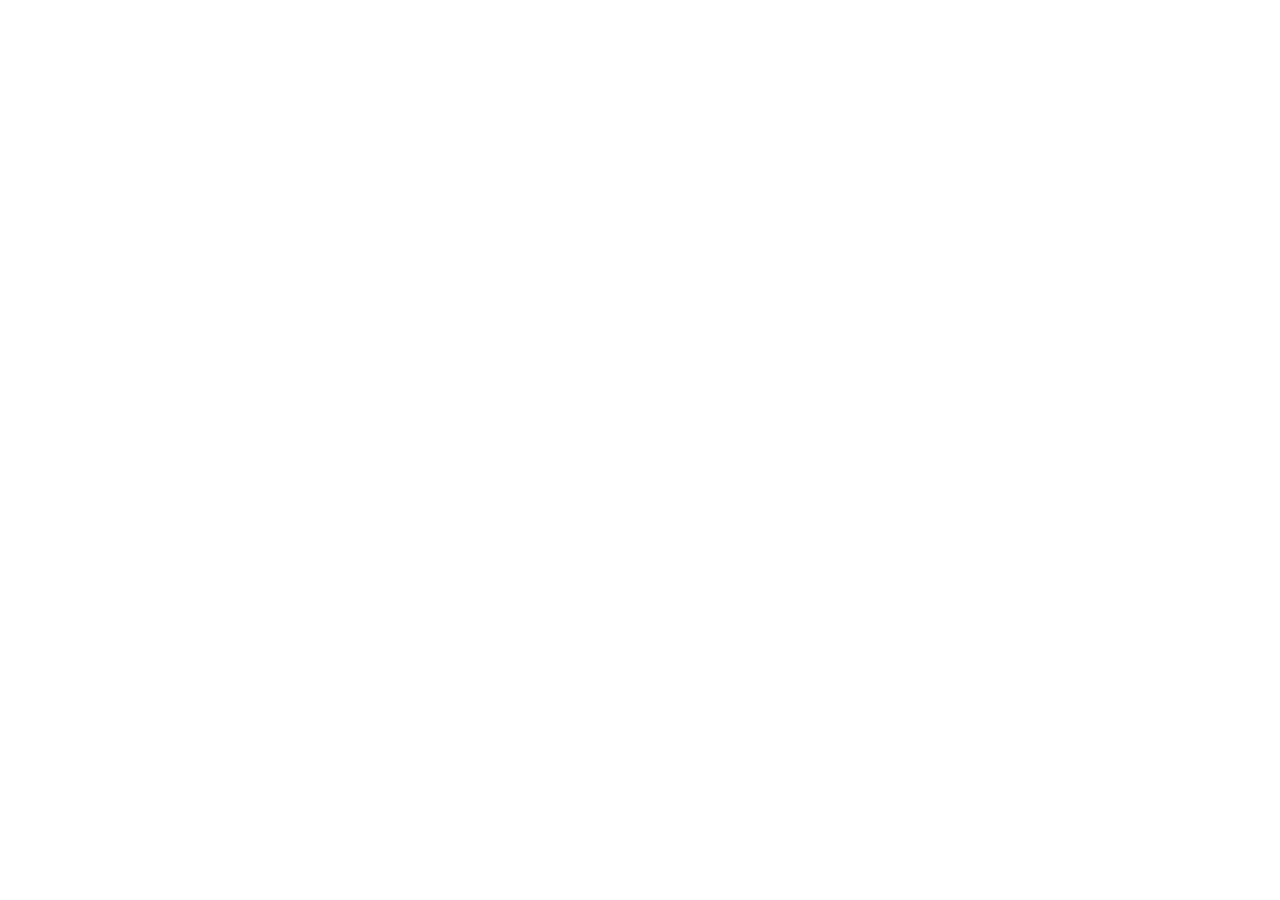
==== monografia.html @ d08d82d4 "modificar monografia" ====
<!DOCTYPE html>
<html lang="en">
<head>
    <meta charset="UTF-8">
    <meta name="viewport" content="width=device-width, initial-scale=1.0">
    <title>monografia</title>
</head>
<body>
    
</body>
</html>
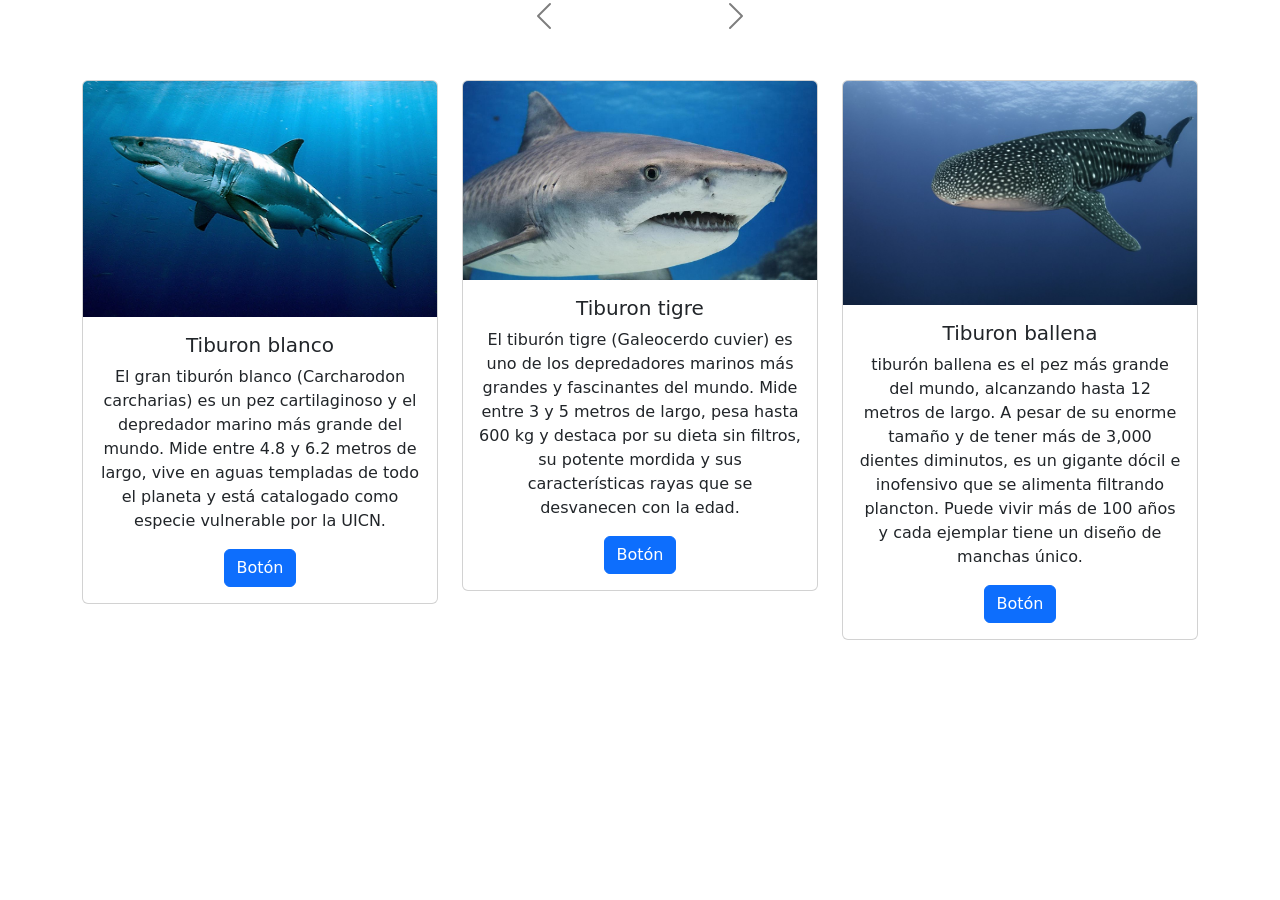
==== commit 5302a4ad: "nuevamonografia" ====
--- a/monografia.html
+++ b/monografia.html
@@ -3,9 +3,216 @@
 <head>
     <meta charset="UTF-8">
     <meta name="viewport" content="width=device-width, initial-scale=1.0">
-    <title>monografia</title>
+    <title>Document</title>
+    <link href="https://cdn.jsdelivr.net/npm/bootstrap@5.3.8/dist/css/bootstrap.min.css" rel="stylesheet" integrity="sha384-sRIl4kxILFvY47J16cr9ZwB07vP4J8+LH7qKQnuqkuIAvNWLzeN8tE5YBujZqJLB" crossorigin="anonymous">
 </head>
 <body>
-    
+    <!-- Carousel wrapper -->
+<div
+  id="carouselMultiItemExample"
+  data-mdb-carousel-init class="carousel slide carousel-dark text-center"
+  data-mdb-ride="carousel"
+>
+  <!-- Controls -->
+  <div class="d-flex justify-content-center mb-4">
+    <button data-mdb-button-init
+      class="carousel-control-prev position-relative"
+      type="button"
+      data-mdb-target="#carouselMultiItemExample"
+      data-mdb-slide="prev"
+    >
+      <span class="carousel-control-prev-icon" aria-hidden="true"></span>
+      <span class="visually-hidden">Anterior</span>
+    </button>
+    <button data-mdb-button-init
+      class="carousel-control-next position-relative"
+      type="button"
+      data-mdb-target="#carouselMultiItemExample"
+      data-mdb-slide="next"
+    >
+      <span class="carousel-control-next-icon" aria-hidden="true"></span>
+      <span class="visually-hidden">Siguiente</span>
+    </button>
+  </div>
+  <!-- Inner -->
+  <div class="carousel-inner py-4">
+    <!-- Single item -->
+    <div class="carousel-item active">
+      <div class="container">
+        <div class="row">
+          <div class="col-lg-4">
+            <div class="card">
+              <img
+                src="imagenes/Tiburon_Blanco.webp"
+                class="card-img-top"
+                alt="Waterfall"
+              />
+              <div class="card-body">
+                <h5 class="card-title">Tiburon blanco</h5>
+                <p class="card-text">
+                  El gran tiburón blanco (Carcharodon carcharias) es un pez cartilaginoso y el depredador marino más grande del mundo. Mide entre 4.8 y 6.2 metros de largo, vive en aguas templadas de todo el planeta y está catalogado como especie vulnerable por la UICN.
+                </p>
+                <a href="#!" data-mdb-ripple-init class="btn btn-primary">Botón</a>
+              </div>
+            </div>
+          </div>
+
+          <div class="col-lg-4 d-none d-lg-block">
+            <div class="card">
+              <img
+                src="imagenes/tiburon-tigr.jpg"
+                class="card-img-top"
+                alt="Sunset Over the Sea"
+              />
+              <div class="card-body">
+                <h5 class="card-title">Tiburon tigre</h5>
+                <p class="card-text">
+                  El tiburón tigre (Galeocerdo cuvier) es uno de los depredadores marinos más grandes y fascinantes del mundo. Mide entre 3 y 5 metros de largo, pesa hasta 600 kg y destaca por su dieta sin filtros, su potente mordida y sus características rayas que se desvanecen con la edad.
+                </p>
+                <a href="#!" data-mdb-ripple-init class="btn btn-primary">Botón</a>
+              </div>
+            </div>
+          </div>
+
+          <div class="col-lg-4 d-none d-lg-block">
+            <div class="card">
+              <img
+                src="imagenes/tiburón-ballena-1.jpg"
+                class="card-img-top"
+                alt="Sunset over the Sea"
+              />
+              <div class="card-body">
+                <h5 class="card-title">Tiburon ballena</h5>
+                <p class="card-text">
+                  tiburón ballena es el pez más grande del mundo, alcanzando hasta 12 metros de largo. A pesar de su enorme tamaño y de tener más de 3,000 dientes diminutos, es un gigante dócil e inofensivo que se alimenta filtrando plancton. Puede vivir más de 100 años y cada ejemplar tiene un diseño de manchas único.
+                </p>
+                <a href="#!" data-mdb-ripple-init class="btn btn-primary">Botón</a>
+              </div>
+            </div>
+          </div>
+        </div>
+      </div>
+    </div>
+
+    <!-- Single item -->
+    <div class="carousel-item">
+      <div class="container">
+        <div class="row">
+          <div class="col-lg-4 col-md-12">
+            <div class="card">
+              <img
+                src="imagenes/tiburon-toro.jpg"
+                class="card-img-top"
+                alt="Fissure in Sandstone"
+              />
+              <div class="card-body">
+                <h5 class="card-title">Tiburon toro</h5>
+                <p class="card-text">
+                  El tiburón toro (Carcharhinus leucas) es un gran depredador costero famoso por su singular capacidad de nadar tanto en agua salada como en agua dulce, su cuerpo robusto y su fuerte temperamento.
+                </p>
+                <a href="#!" data-mdb-ripple-init class="btn btn-primary">Botón</a>
+              </div>
+            </div>
+          </div>
+
+          <div class="col-lg-4 d-none d-lg-block">
+            <div class="card">
+              <img
+                src="imagenes/MAKO_AK1A4347_FGUERIN.jpg"
+                class="card-img-top"
+                alt="Storm Clouds"
+              />
+              <div class="card-body">
+                <h5 class="card-title">Tiburon mako</h5>
+                <p class="card-text">
+                  El tiburón mako, también llamado marrajo, es el tiburón más rápido del mundo. Puede nadar a una velocidad normal de 50 km/h y dar ráfagas rápidas de hasta 70 o 90 km/h para cazar presas difíciles como el pez espada. Vive en aguas templadas y cálidas de todo el planeta.
+                </p>
+                <a href="#!" data-mdb-ripple-init class="btn btn-primary">Botón</a>
+              </div>
+            </div>
+          </div>
+
+          <div class="col-lg-4 d-none d-lg-block">
+            <div class="card">
+              <img
+                src="https://mdbcdn.b-cdn.net/img/new/standard/nature/186.webp"
+                class="card-img-top"
+                alt="Hot Air Balloons"
+              />
+              <div class="card-body">
+                <h5 class="card-title">Título de la tarjeta</h5>
+                <p class="card-text">
+                  Texto de ejemplo rápido para basarse en el título de la tarjeta y componer la mayor parte
+                </p>
+                <a href="#!" data-mdb-ripple-init class="btn btn-primary">Botón</a>
+              </div>
+            </div>
+          </div>
+        </div>
+      </div>
+    </div>
+
+    <!-- Single item -->
+    <div class="carousel-item">
+      <div class="container">
+        <div class="row">
+          <div class="col-lg-4 col-md-12 mb-4 mb-lg-0">
+            <div class="card">
+              <img
+                src="https://mdbcdn.b-cdn.net/img/new/standard/nature/187.webp"
+                class="card-img-top"
+                alt="Peaks Against the Starry Sky"
+              />
+              <div class="card-body">
+                <h5 class="card-title">Título de la tarjeta</h5>
+                <p class="card-text">
+                  Texto de ejemplo rápido para basarse en el título de la tarjeta y componer la mayor parte
+                </p>
+                <a href="#!" data-mdb-ripple-init class="btn btn-primary">Botón</a>
+              </div>
+            </div>
+          </div>
+
+          <div class="col-lg-4 mb-4 mb-lg-0 d-none d-lg-block">
+            <div class="card">
+              <img
+                src="https://mdbcdn.b-cdn.net/img/new/standard/nature/188.webp"
+                class="card-img-top"
+                alt="Bridge Over Water"
+              />
+              <div class="card-body">
+                <h5 class="card-title">Título de la tarjeta</h5>
+                <p class="card-text">
+                  Texto de ejemplo rápido para basarse en el título de la tarjeta y componer la mayor parte
+                </p>
+                <a href="#!" data-mdb-ripple-init class="btn btn-primary">Botón</a>
+              </div>
+            </div>
+          </div>
+
+          <div class="col-lg-4 mb-4 mb-lg-0 d-none d-lg-block">
+            <div class="card">
+              <img
+                src="https://mdbcdn.b-cdn.net/img/new/standard/nature/189.webp"
+                class="card-img-top"
+                alt="Purbeck Heritage Coast"
+              />
+              <div class="card-body">
+                <h5 class="card-title">Título de la tarjeta</h5>
+                <p class="card-text">
+                  Texto de ejemplo rápido para basarse en el título de la tarjeta y componer la mayor parte
+                </p>
+                <a href="#!" data-mdb-ripple-init class="btn btn-primary">Botón</a>
+              </div>
+            </div>
+          </div>
+        </div>
+      </div>
+    </div>
+  </div>
+  <!-- Inner -->
+</div>
+<!-- Carousel wrapper -->
+<script src="https://cdn.jsdelivr.net/npm/bootstrap@5.3.8/dist/js/bootstrap.bundle.min.js" integrity="sha384-FKyoEForCGlyvwx9Hj09JcYn3nv7wiPVlz7YYwJrWVcXK/BmnVDxM+D2scQbITxI" crossorigin="anonymous"></script>
 </body>
 </html>
